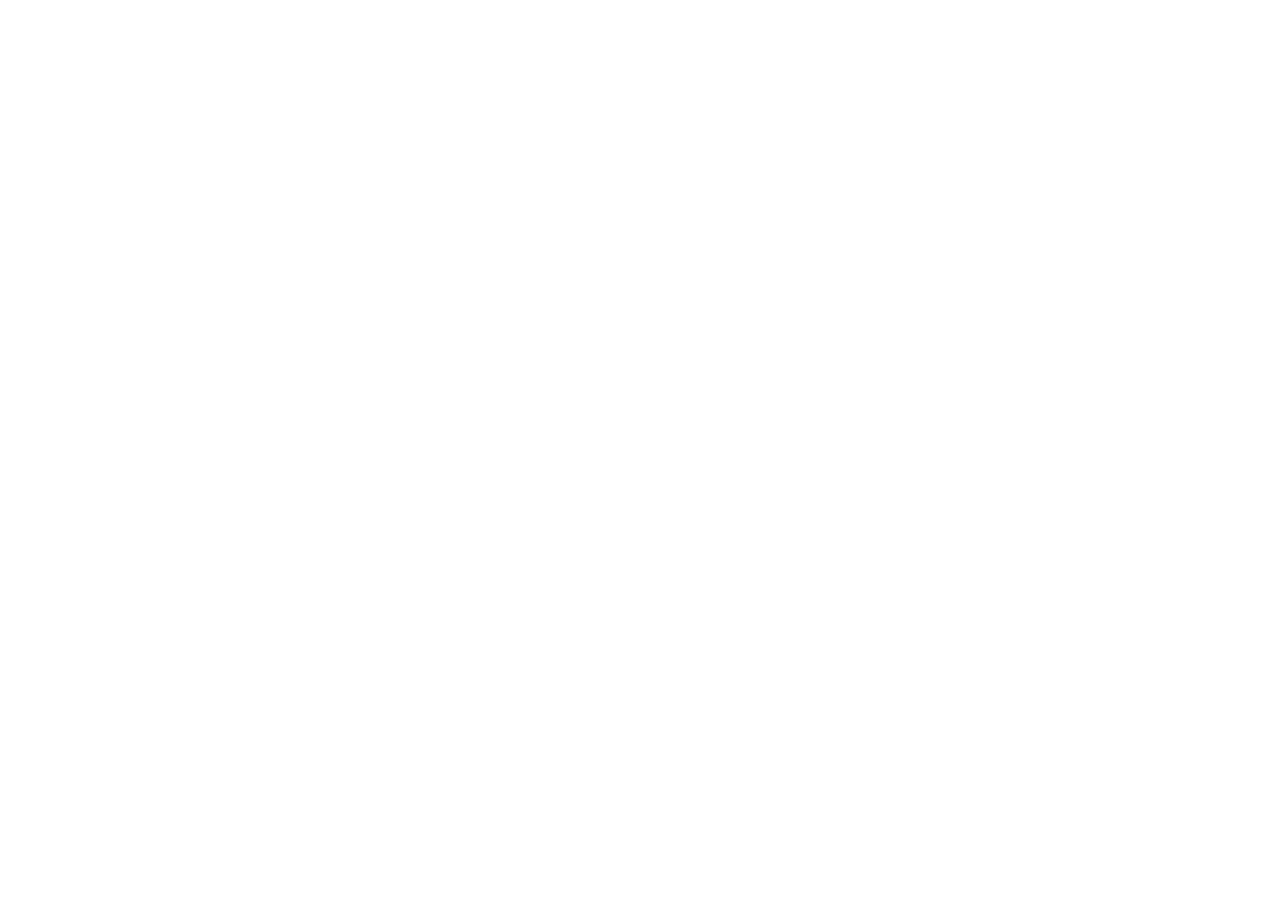
==== index.html @ 722694c9 "added HTML skeleton" ====
<!DOCTYPE html>
<html lang="en">
<head>
    <meta charset="UTF-8">
    <meta http-equiv="X-UA-Compatible" content="IE=edge">
    <meta name="viewport" content="width=device-width, initial-scale=1.0">
    <title>Document</title>
</head>
<body>
    
</body>
</html>
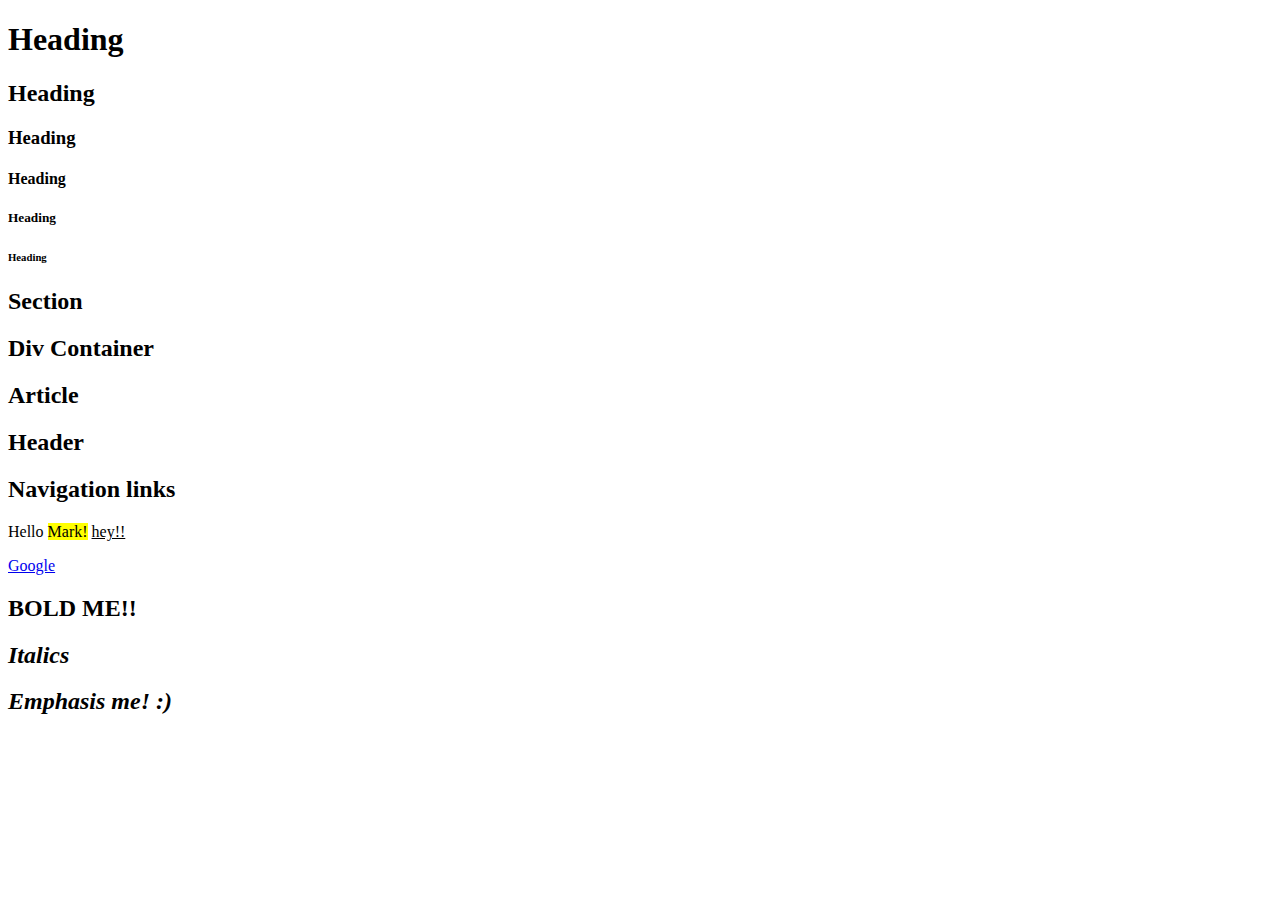
==== commit dcfd391b: "Added new tags learnt" ====
--- a/index.html
+++ b/index.html
@@ -7,6 +7,35 @@
     <title>Document</title>
 </head>
 <body>
+    <h1>Heading</h1>
+    <h2>Heading</h2>
+    <h3>Heading</h3>
+    <h4>Heading</h4>
+    <h5>Heading</h5>
+    <h6>Heading</h6>
     
+    <section>
+        <h2>Section</h2>
+    </section>
+
+    <div><h2>Div Container</h2></div>
+
+    <article><h2>Article</h2></article>
+
+    <header><h2>Header</h2></header>
+
+    <!-- Nav links are usually inside the header -->
+    <nav><h2>Navigation links</h2></nav>
+
+    <p>Hello <mark>Mark!</mark> <ins>hey!!</ins></p>
+
+    <a href="https://www.google.com/" target="_blank">Google</a>
+
+    <h2><b>BOLD ME!!</b></h2>
+
+    <h2><I>Italics</I></h2>
+
+    <h2><em>Emphasis me! :)</em></h2>
+
 </body>
 </html>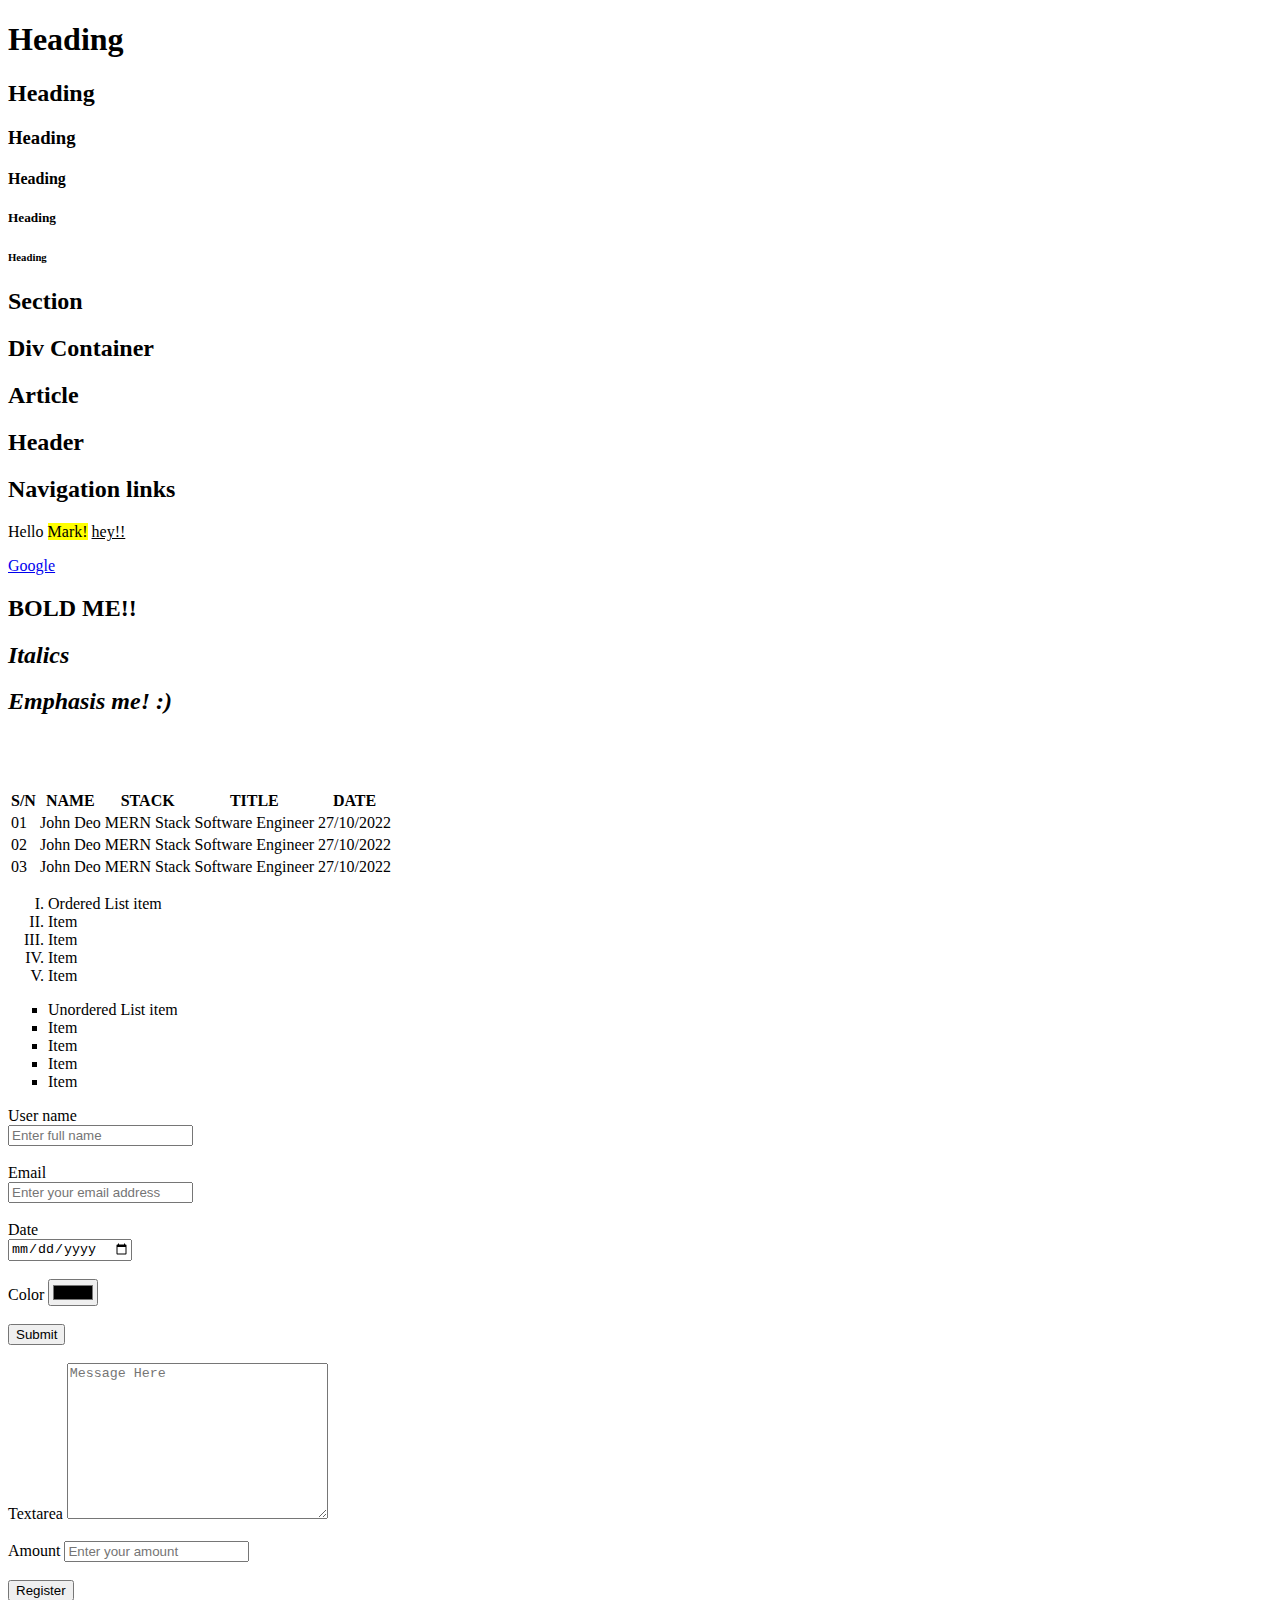
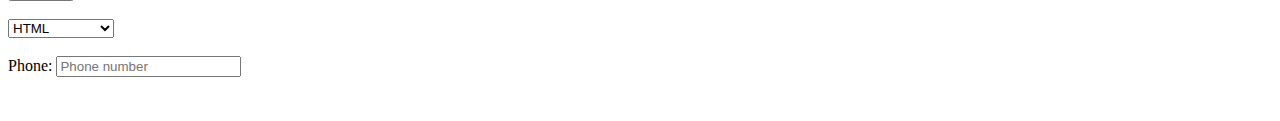
==== commit 94b99ac8: "added some html form controls and new tags" ====
--- a/index.html
+++ b/index.html
@@ -37,5 +37,112 @@
 
     <h2><em>Emphasis me! :)</em></h2>
 
+    <!-- <img width="500px" height="300px" style="border: solid 10px red;" src="https://leadership.ng/wp-content/uploads/2022/07/Metaverse-1140x570.png" alt="Metaverse picture"> -->
+
+    <br>
+    <br>
+    <br>
+
+    <!-- TABLE ELEMENT -->
+    <table>
+        <thead>
+            <tr>
+                <th>S/N</th>
+                <th>NAME</th>
+                <th>STACK</th>
+                <th>TITLE</th>
+                <th>DATE</th>
+            </tr>
+        </thead>
+        <tbody>
+            <tr>
+                <td>01</td>
+                <td>John Deo</td>
+                <td>MERN Stack</td>
+                <td>Software Engineer</td>
+                <td>27/10/2022</td>
+            </tr>
+            <tr>
+                <td>02</td>
+                <td>John Deo</td>
+                <td>MERN Stack</td>
+                <td>Software Engineer</td>
+                <td>27/10/2022</td>
+            </tr>
+            <tr>
+                <td>03</td>
+                <td>John Deo</td>
+                <td>MERN Stack</td>
+                <td>Software Engineer</td>
+                <td>27/10/2022</td>
+            </tr>
+        </tbody>
+    </table>
+
+    <!-- Ordred List -->
+    <ol type="I">
+        <li>Ordered List item</li>
+        <li>Item</li>
+        <li>Item</li>
+        <li>Item</li>
+        <li>Item</li>
+    </ol>
+
+    <!-- Unordered List -->
+    <ul style="list-style-type: square" >
+        <li>Unordered List item</li>
+        <li>Item</li>
+        <li>Item</li>
+        <li>Item</li>
+        <li>Item</li>
+    </ul>
+
+    <form>
+        <label for="username">User name</label><br>
+        <input type="text" placeholder="Enter full name" id="username">
+        <br>
+        <br>
+        <label for="email">Email</label><br>
+        <input type="email" name="email" placeholder="Enter your email address" id="email">
+        <br>
+        <br>
+        <label for="date">Date</label><br>
+        <input type="date" id="date">
+        <br>
+        <br>
+        <label for="color">Color</label>
+        <input type="color">
+        <br>
+        <br>
+        <input type="submit" value="Submit">
+        <br>
+        <br>
+        <label for="text">Textarea</label>
+        <textarea id="text" cols="30" rows="10" placeholder="Message Here"></textarea>
+        <br>
+        <br>
+        <label for="amount">Amount</label>
+        <input type="number" placeholder="Enter your amount" id="amount">
+        <br>
+        <br>
+        <button type="submit">Register</button>
+        <br>
+        <br>
+        <select name="" id="">
+            <option>HTML</option>
+            <option>CSS</option>
+            <option>JAVASCRIPT</option>
+            <option>TYPESCRIPT</option>
+            <option>REACT</option>
+        </select>
+        <br>
+        <br>
+        <label for="phone_num">Phone: </label>
+        <input type="tel" placeholder="Phone number" id="phone_num">
+        <br>
+        <br>
+        <br>
+    </form>
+
 </body>
 </html>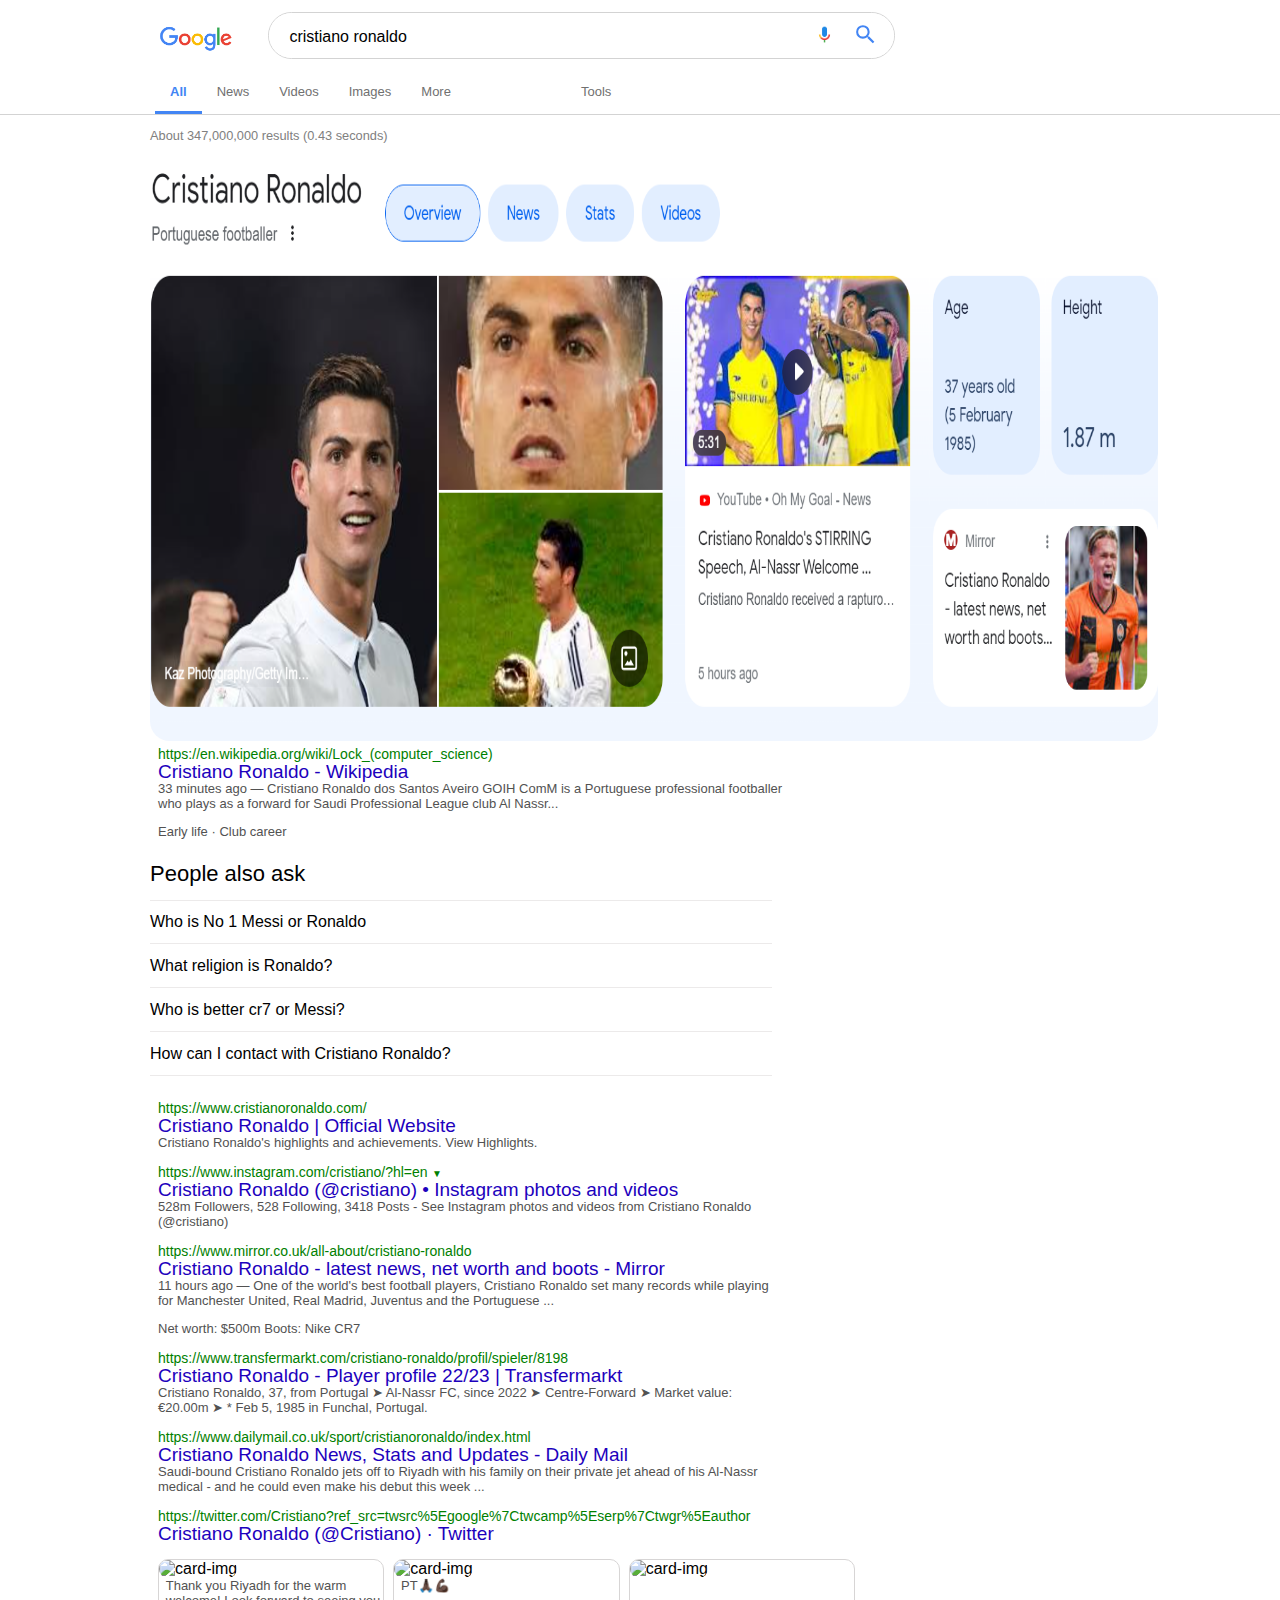
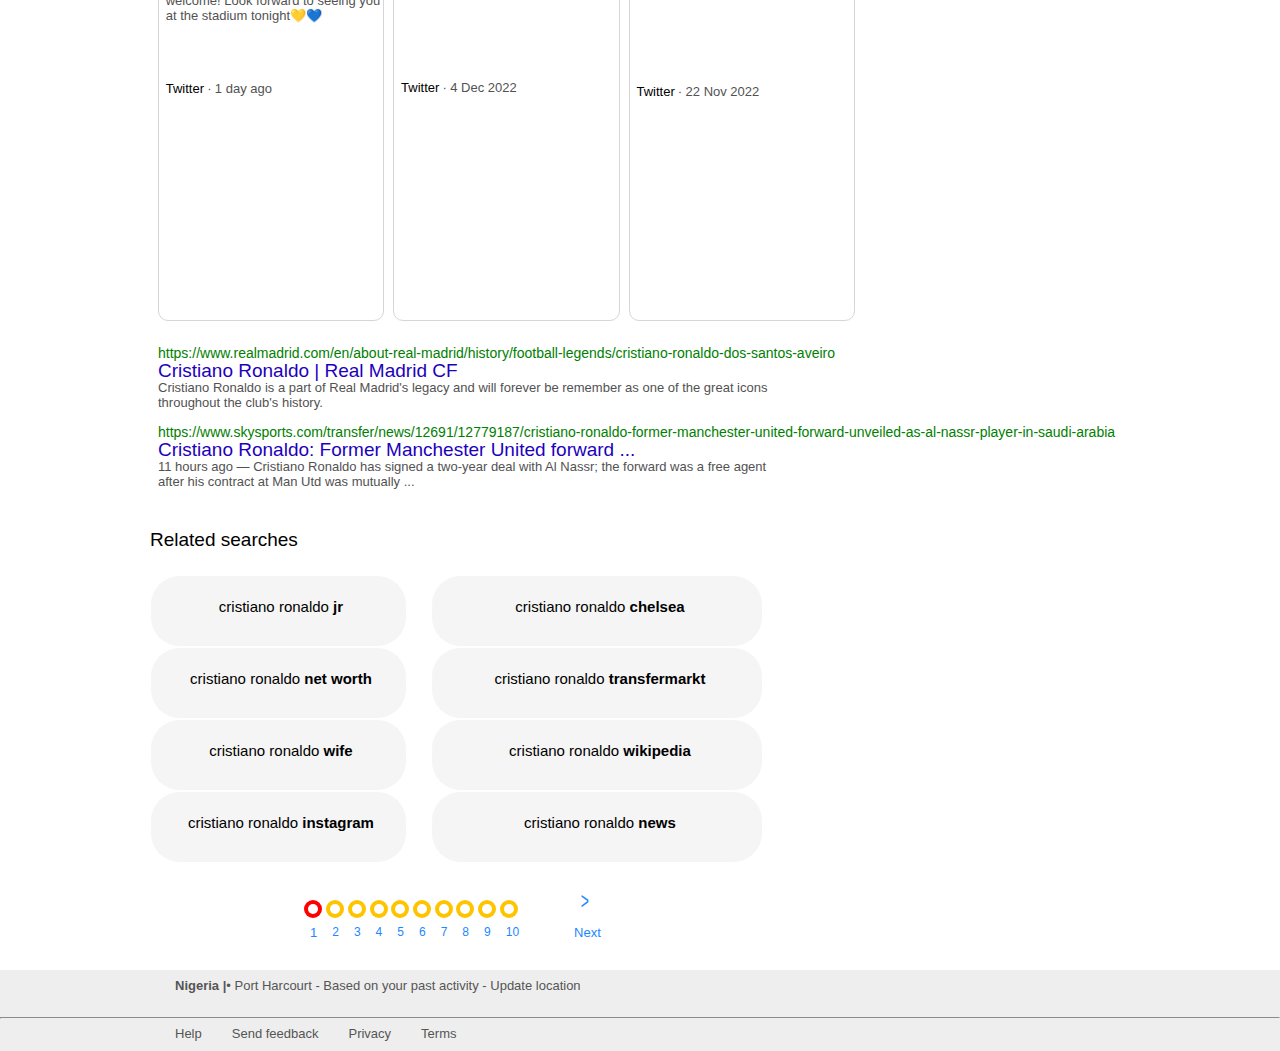
==== commit 63b871b5: "uploaded files for the google search results page clone" ====
--- a/index.html
+++ b/index.html
@@ -1,148 +1,194 @@
+
 <!DOCTYPE html>
 <html lang="en">
 <head>
-    <meta charset="UTF-8">
-    <meta http-equiv="X-UA-Compatible" content="IE=edge">
-    <meta name="viewport" content="width=device-width, initial-scale=1.0">
-    <title>Document</title>
+  <meta charset="UTF-8">
+  <meta http-equiv="X-UA-Compatible" content="IE=edge">
+  <meta name="viewport" content="width=device-width, initial-scale=1.0">
+  <link rel="apple-touch-icon" href="/google_icon-removebg-preview.png" sizes="180x180" type="image/png">
+  <link rel="icon" href="/google_icon-removebg-preview.png" sizes="50x50" type="image/png">
+  <!-- <link rel="stylesheet" href="https://cdnjs.cloudflare.com/ajax/libs/font-awesome/4.7.0/css/font-awesome.min.css"/> -->
+  <script src="https://kit.fontawesome.com/f4ae4a2ec4.js" crossorigin="anonymous"></script>
+  <link rel="stylesheet" href="style.css">
+  <title>cristiano ronaldo - Google Search</title>
 </head>
+
 <body>
-    <h1>Heading</h1>
-    <h2>Heading</h2>
-    <h3>Heading</h3>
-    <h4>Heading</h4>
-    <h5>Heading</h5>
-    <h6>Heading</h6>
-    
-    <section>
-        <h2>Section</h2>
-    </section>
+  <div id="header">
+    <div id="topbar">
+        <img id="searchbarimage" src="google-logo-removebg-preview.png" />
+        <div id="searchbar" type="text">
+            <input id="searchbartext" type="text" value="cristiano ronaldo" />
+            <button id="searchbarmic">
+                <img src="google_mic.png" />
+            </button>
+            <button id="searchbarbutton">
+                <svg focusable="false" xmlns="http://www.w3.org/2000/svg" viewBox="0 0 24 24">
+                    <path
+                        d="M15.5 14h-.79l-.28-.27A6.471 6.471 0 0 0 16 9.5 6.5 6.5 0 1 0 9.5 16c1.61 0 3.09-.59 4.23-1.57l.27.28v.79l5 4.99L20.49 19l-4.99-5zm-6 0C7.01 14 5 11.99 5 9.5S7.01 5 9.5 5 14 7.01 14 9.5 11.99 14 9.5 14z">
+                    </path>
+                </svg>
+            </button>
+        </div>
 
-    <div><h2>Div Container</h2></div>
+        <div id="boxesicon"></div>
+        <div class="bellicon"><i class="fa-solid fa-gear"> </i></div>
+        <div class="bellicon"><i class="fa-solid fa-grid"></i></div>
+        <img id="profileimage" src="profile.jpg"/>
+    </div>
+    <div id="optionsbar">
+        <ul id="optionsmenu1">
+            <li id="optionsmenuactive"><i class="fa-solid fa-magnifying-glass"></i> All</li>
+            <li><i class="fa-regular fa-newspaper"></i> News</li>
+            <li><i class="fa-brands fa-youtube"></i> Videos</li>
+            <li><i class="fa-regular fa-image"></i> Images</li>
+            <!-- <li>Maps</li> -->
+            <li><i class="fa-solid fa-ellipsis-vertical"></i> More</li>
+        </ul>
 
-    <article><h2>Article</h2></article>
+        <ul id="optionsmenu2">
+            <!-- <li>Settings</li> -->
+            <li>Tools</li>
+        </ul>
+    </div>
+</div>
+<div id="searchresultsarea">
+    <p id="searchresultsnumber">About 347,000,000 results (0.43 seconds) </p>
 
-    <header><h2>Header</h2></header>
+    <img style="width: 63em; height: 65vh; border-radius: 20px;" src="pix.png" alt="cristiano's pictures">
 
-    <!-- Nav links are usually inside the header -->
-    <nav><h2>Navigation links</h2></nav>
 
-    <p>Hello <mark>Mark!</mark> <ins>hey!!</ins></p>
+    <div class="searchresult">
+        <a>https://en.wikipedia.org/wiki/Lock_(computer_science)</a> <i class="fa-solid fa-ellipsis-vertical"></i>
+        <h2>Cristiano Ronaldo - Wikipedia</h2>
+        <p>33 minutes ago — Cristiano Ronaldo dos Santos Aveiro GOIH ComM is a Portuguese professional footballer who plays as a forward for Saudi Professional League club Al Nassr...</p>
+        <p> ‎Early life · ‎Club career</p>
+    </div>
 
-    <a href="https://www.google.com/" target="_blank">Google</a>
+    <div class="people-asking">
+      <h3>People also ask</h3>
+      <li>Who is No 1 Messi or Ronaldo <i class="fa-sharp fa-solid fa-angle-down"></i></li>
+      <li>What religion is Ronaldo? <i class="fa-sharp fa-solid fa-angle-down"></i></li>
+      <li>Who is better cr7 or Messi? <i class="fa-sharp fa-solid fa-angle-down"></i></li>
+      <li>How can I contact with Cristiano Ronaldo? <i class="fa-sharp fa-solid fa-angle-down"></i></li>
+      <!-- <li><hr>Feedback</li>   -->
+    </div>
 
-    <h2><b>BOLD ME!!</b></h2>
+    <div class="searchresult">
+        <a>https://www.cristianoronaldo.com/</a> <i class="fa-solid fa-ellipsis-vertical"></i>
+        <h2>Cristiano Ronaldo | Official Website</h2>
+        <p>Cristiano Ronaldo's highlights and achievements. View Highlights.</p>
+    </div>
 
-    <h2><I>Italics</I></h2>
+    <div class="searchresult">
+        <a>https://www.instagram.com/cristiano/?hl=en</a> <i class="fa-solid fa-ellipsis-vertical"></i> <button>▼</button>
+        <h2>Cristiano Ronaldo (@cristiano) • Instagram photos and videos</h2>
+        <p>528m Followers, 528 Following, 3418 Posts - See Instagram photos and videos from Cristiano Ronaldo (@cristiano)</p>
+    </div>
 
-    <h2><em>Emphasis me! :)</em></h2>
+    <div class="searchresult">
+        <a>https://www.mirror.co.uk/all-about/cristiano-ronaldo</a> <i class="fa-solid fa-ellipsis-vertical"></i>
+        <h2>Cristiano Ronaldo - latest news, net worth and boots - Mirror</h2>
+        <p>11 hours ago — One of the world's best football players, Cristiano Ronaldo set many records while playing for Manchester United, Real Madrid, Juventus and the Portuguese ...</p>
+        <p>Net worth: $500m               Boots: Nike CR7</p>
+    </div>
 
-    <!-- <img width="500px" height="300px" style="border: solid 10px red;" src="https://leadership.ng/wp-content/uploads/2022/07/Metaverse-1140x570.png" alt="Metaverse picture"> -->
+    <div class="searchresult">
+      <a>https://www.transfermarkt.com/cristiano-ronaldo/profil/spieler/8198</a> <i class="fa-solid fa-ellipsis-vertical"></i> 
+      <h2>Cristiano Ronaldo - Player profile 22/23 | Transfermarkt</h2>
+      <p>Cristiano Ronaldo, 37, from Portugal ➤ Al-Nassr FC, since 2022 ➤ Centre-Forward ➤ Market value: €20.00m ➤ * Feb 5, 1985 in Funchal, Portugal.</p>
+    </div>
 
-    <br>
-    <br>
-    <br>
 
-    <!-- TABLE ELEMENT -->
-    <table>
-        <thead>
-            <tr>
-                <th>S/N</th>
-                <th>NAME</th>
-                <th>STACK</th>
-                <th>TITLE</th>
-                <th>DATE</th>
-            </tr>
-        </thead>
-        <tbody>
-            <tr>
-                <td>01</td>
-                <td>John Deo</td>
-                <td>MERN Stack</td>
-                <td>Software Engineer</td>
-                <td>27/10/2022</td>
-            </tr>
-            <tr>
-                <td>02</td>
-                <td>John Deo</td>
-                <td>MERN Stack</td>
-                <td>Software Engineer</td>
-                <td>27/10/2022</td>
-            </tr>
-            <tr>
-                <td>03</td>
-                <td>John Deo</td>
-                <td>MERN Stack</td>
-                <td>Software Engineer</td>
-                <td>27/10/2022</td>
-            </tr>
-        </tbody>
-    </table>
+    <div class="searchresult">
+        <a>https://www.dailymail.co.uk/sport/cristianoronaldo/index.html</a> <i class="fa-solid fa-ellipsis-vertical"></i> 
+        <h2>Cristiano Ronaldo News, Stats and Updates - Daily Mail</h2>
+        <p>Saudi-bound Cristiano Ronaldo jets off to Riyadh with his family on their private jet ahead of his Al-Nassr medical - and he could even make his debut this week ...</p>
+    </div>
 
-    <!-- Ordred List -->
-    <ol type="I">
-        <li>Ordered List item</li>
-        <li>Item</li>
-        <li>Item</li>
-        <li>Item</li>
-        <li>Item</li>
-    </ol>
+    <div class="searchresult">
+      <a>https://twitter.com/Cristiano?ref_src=twsrc%5Egoogle%7Ctwcamp%5Eserp%7Ctwgr%5Eauthor</a> <i class="fa-solid fa-ellipsis-vertical"></i> 
+      <h2>Cristiano Ronaldo (@Cristiano) · Twitter</h2>
+      <div class="twitter-card">
+        <div class="card">
+          <img src="https://encrypted-tbn0.gstatic.com/images?q=tbn:ANd9GcTtFlYdIzPHqgrnKehZBYIkLPtBt4iXqwOlJp2BHNZ6ERhqBWPy12LAJwbKffRECpWOTE_Wkw&s=10" alt="card-img">
+          <p>Thank you Riyadh for the warm welcome! Look forward to seeing you at the stadium tonight💛💙</p>
+          <footer><p><span>Twitter</span> ∙ 1 day ago</p></footer>
+        </div>
+        <div class="card">
+          <img src="https://encrypted-tbn0.gstatic.com/images?q=tbn:ANd9GcTTVhYH6DzBvuccyyGOGL2dHfzyIcXJdEpA15AMqhm-Oq_UrXA3-XE0NJqx1P1C_E16dlMipI4&s=10  " alt="card-img">
+          <p>PT🙏🏿💪🏿</p>
+          <footer><p><span>Twitter</span> ∙ 4 Dec 2022</p></footer>
+        </div>
+        <div class="card">
+          <img src="https://encrypted-tbn0.gstatic.com/images?q=tbn:ANd9GcS4G3_TwNedp_q9KQh34_y4fyI-RRfQAaB6KkPAVCL6_9SJPa7wuOS9ycyOEKkHkZbR1lSE0w&s=10" alt="card-img">
+          <footer><p><span>Twitter</span> ∙ 22 Nov 2022</p></footer>
+        </div>
+      </div>
+  </div>
 
-    <!-- Unordered List -->
-    <ul style="list-style-type: square" >
-        <li>Unordered List item</li>
-        <li>Item</li>
-        <li>Item</li>
-        <li>Item</li>
-        <li>Item</li>
+    <div class="searchresult">
+        <a>https://www.realmadrid.com/en/about-real-madrid/history/football-legends/cristiano-ronaldo-dos-santos-aveiro</a> <i class="fa-solid fa-ellipsis-vertical"></i>
+        <h2>Cristiano Ronaldo | Real Madrid CF</h2>
+        <p>Cristiano Ronaldo is a part of Real Madrid's legacy and will forever be remember as one of the great icons throughout the club's history.</p>
+    </div>
+
+    <div class="searchresult">
+        <a>https://www.skysports.com/transfer/news/12691/12779187/cristiano-ronaldo-former-manchester-united-forward-unveiled-as-al-nassr-player-in-saudi-arabia</a> <i class="fa-solid fa-ellipsis-vertical"></i> 
+        <h2>Cristiano Ronaldo: Former Manchester United forward ...</h2>
+        <p>11 hours ago — Cristiano Ronaldo has signed a two-year deal with Al Nassr; the forward was a free agent after his contract at Man Utd was mutually ...</p>
+    </div>
+
+    <div class="relatedsearches">
+        <h3>Related searches           <i class="fa-solid fa-ellipsis-vertical"></i></h3> 
+        <div class="relatedlists">
+            <ul class="relatedleft">
+                <button><li><i class="fa-solid fa-magnifying-glass"></i>   cristiano ronaldo <b>jr</b></li></button>
+                <button><li><i class="fa-solid fa-magnifying-glass"></i>   cristiano ronaldo <b>net worth</b></li></button>
+                <button><li><i class="fa-solid fa-magnifying-glass"></i>   cristiano ronaldo <b>wife</b></li></button>
+                <button><li><i class="fa-solid fa-magnifying-glass"></i>   cristiano ronaldo <b>instagram</b></li></button>
+            </ul>
+            <ul class="relatedright">
+                <button><li><i class="fa-solid fa-magnifying-glass"></i>   cristiano ronaldo <b>chelsea</b></li></button>
+                <button><li><i class="fa-solid fa-magnifying-glass"></i>   cristiano ronaldo <b>transfermarkt</b></li></button>
+                <button><li><i class="fa-solid fa-magnifying-glass"></i>   cristiano ronaldo <b>wikipedia</b></li></button>
+                <button><li><i class="fa-solid fa-magnifying-glass"></i>   cristiano ronaldo <b>news</b></li></button>
+            </ul>
+        </div>
+    </div>
+
+    <div class="pagebar">
+        <ul class="pagelist">
+            <!-- <li class="pagelistprevious">Previous</li> -->
+            <li class="pagelistfirst">1</li>
+            <li class="pagelistnumber">2</li>
+            <li class="pagelistnumber">3</li>
+            <li class="pagelistnumber">4</li>
+            <li class="pagelistnumber">5</li>
+            <li class="pagelistnumber">6</li>
+            <li class="pagelistnumber">7</li>
+            <li class="pagelistnumber">8</li>
+            <li class="pagelistnumber">9</li>
+            <li class="pagelistnumber">10</li>
+            <li class="pagelistnext">Next</li>
+        </ul>
+    </div>
+</div>
+
+<div id="footer">
+    <div id="footerlocation">
+        <p>Nigeria | </p>
+        <p> • Port Harcourt - Based on your past activity - Update location</p>
+    </div>
+
+    <hr style="border-top: 1px solid #8c8b8b;">
+
+    <ul id="footermenu">
+        <li>Help</li>
+        <li>Send feedback</li>
+        <li>Privacy</li>
+        <li>Terms</li>
     </ul>
-
-    <form>
-        <label for="username">User name</label><br>
-        <input type="text" placeholder="Enter full name" id="username">
-        <br>
-        <br>
-        <label for="email">Email</label><br>
-        <input type="email" name="email" placeholder="Enter your email address" id="email">
-        <br>
-        <br>
-        <label for="date">Date</label><br>
-        <input type="date" id="date">
-        <br>
-        <br>
-        <label for="color">Color</label>
-        <input type="color">
-        <br>
-        <br>
-        <input type="submit" value="Submit">
-        <br>
-        <br>
-        <label for="text">Textarea</label>
-        <textarea id="text" cols="30" rows="10" placeholder="Message Here"></textarea>
-        <br>
-        <br>
-        <label for="amount">Amount</label>
-        <input type="number" placeholder="Enter your amount" id="amount">
-        <br>
-        <br>
-        <button type="submit">Register</button>
-        <br>
-        <br>
-        <select name="" id="">
-            <option>HTML</option>
-            <option>CSS</option>
-            <option>JAVASCRIPT</option>
-            <option>TYPESCRIPT</option>
-            <option>REACT</option>
-        </select>
-        <br>
-        <br>
-        <label for="phone_num">Phone: </label>
-        <input type="tel" placeholder="Phone number" id="phone_num">
-        <br>
-        <br>
-        <br>
-    </form>
-
+</div>
 </body>
 </html>--- a/style.css
+++ b/style.css
@@ -0,0 +1,532 @@
+body {
+  min-height: 100%;
+  position: relative;
+}
+
+#topbar {
+  display: flex;
+  height: 64px;
+  width: 100%;
+  align-items: flex-end;
+  position: fixed;
+  background-color: white;
+  margin-left: 9.5%;
+}
+
+#searchbarimage {
+  height: 50px;
+  /* margin-top: 20px; */
+  padding: 0px 28px 0px 30px;
+  cursor: pointer;
+}
+
+html, body {
+  margin: 0;
+  padding: 0;
+  height: auto;
+}
+
+#searchbarmic {
+  height: 45px;
+  width: 35px;
+  margin-left: auto;
+  background-color: white;
+}
+
+#searchbarmic img {
+  height: 25px;
+}
+
+#searchbarbutton {
+  height: 45px;
+  width: 55px;
+  position: relative;
+  margin-right: -2px;
+  background-color: white;
+}
+
+#searchbarbutton svg {
+  height: 25px;
+  width: 35px;
+  position: relative;
+  left: -3px;
+}
+
+#searchbarbutton svg path {
+  fill: #4285F4
+}
+
+#searchbar {
+  width: 625px;
+  height: 45px;
+  border-radius: 100px;
+  border-color: lightgray;
+  border-style: solid;
+  border-width: 1px;
+  font-size: 16px;
+  position: relative;
+  bottom: 5px;
+  overflow: hidden;
+  display: flex;
+  z-index: 100;
+}
+
+#searchbar:hover {
+  box-shadow: 0px 2px 5px rgba(0,0,0,0.1);
+}
+
+#searchbar > input {
+  height: 45px;
+  border-style: none;
+  font-size: 16px;
+  line-height: 45px;
+  padding-left: 20px;
+  flex: 1;
+}
+
+#searchbar > input:focus {
+  outline: none;
+}
+
+#searchbar button {
+  border: none;
+  cursor: pointer;
+}
+
+#searchbar button:focus {
+  outline: none;
+}
+
+#boxesicon {
+  width: 25px;
+  height: 25px;
+  background-image: url('images/boxes.png');
+  opacity: 0.6;
+  background-size: 26px;
+  position: absolute;
+  right: 130px;
+  bottom: 14px;
+}
+
+#optionsmenuactive::after {
+  content: '';
+  display: block;
+  position: absolute;
+  width: 100%;
+  height: 3px;
+  background-color: #4285F4;
+  left: 5px;
+  bottom: 0px;
+}
+
+#optionsmenu2 {
+  list-style: none;
+  display: flex;
+  flex-direction: row;
+  padding: 0px;
+  margin: 0px;
+  margin-left: 100px;
+}
+
+#optionsmenu2 li {
+  padding: 0px 10px 15px 20px;
+}
+
+#searchresultsarea {
+  margin-left: 150px;
+  font-family: 'Arial';
+}
+
+#searchresultsnumber {
+  font-size: 0.8rem;
+  color: gray;
+}
+
+.searchresult {
+  margin-left: 8px;
+}
+
+.searchresult h2 {
+  font-size: 19px;
+  line-height: 18px;
+  font-weight: normal;
+  color: rgb(29, 1, 189);
+  margin-bottom: 0px;
+  margin-top: 25px;
+}
+
+.searchresult a {
+  font-size: 14px;
+  line-height: 14px;
+  color: green;
+  margin-bottom: 0px;
+}
+
+.searchresult button {
+  font-size: 10px;
+  line-height: 14px;
+  color: green;
+  margin-bottom: 0px;
+  padding: 0px;
+  border-width: 0px;
+  background-color: white;
+}
+
+.bellicon {
+  width: 20px;
+  height: 20px;
+  /* background-color: rgb(105, 105, 105); */
+  /* background-image: url('images/bell.png'); */
+  /* background-size: 12px;
+  background-position: 50% 50%;
+  background-repeat: no-repeat; */
+  border-radius: 30px;
+  position: absolute;
+  right: 90px;
+  bottom: 18px;
+}
+
+#profileimage {
+  border-radius: 50px;
+  width: 32px;
+  height: 32px;
+  position: absolute;
+  right: 40px;
+  bottom: 12px;
+}
+
+#optionsbar {
+  width: 100%;
+  height: 50px;
+  border-width: 0px;
+  border-bottom: 1px;
+  border-color: lightgray;
+  border-style: solid;
+  display: flex;
+  align-items: flex-end;
+  font-family: 'Arial';
+  font-size: 13px;
+  color: rgb(112, 112, 112);
+  padding-top: 64px;
+}
+
+#optionsmenu1 {
+  list-style: none;
+  display: flex;
+  flex-direction: row;
+  padding: 0px;
+  margin: 0px;
+  margin-left: 150px;
+}
+
+#optionsmenu1 li {
+  padding: 0px 10px 15px 20px;
+}
+
+#optionsmenuactive {
+  color: #4285F4;
+  font-weight: bold;
+  position: relative;
+  z-index: -1;
+}
+
+.searchresult p {
+  width: 625px;
+  font-size: 13px;
+  margin-top: 0px;
+  color: rgb(82, 82, 82);
+}
+
+.relatedsearches h3 {
+  font-weight: normal;
+  font-size: 19px;
+  margin-top: 40px;
+  margin-bottom: 10px;
+}
+
+.relatedlists ul {
+  list-style: none;
+  color: rgb(29, 1, 189);
+  padding-left: 0px;
+  font-size: 14px;
+  margin-bottom: 50px;
+}
+
+.relatedlists {
+  display: flex;
+  flex-direction: row;
+  justify-content: space-between;
+  width: 300px;
+  gap: 65%;
+}
+
+.relatedlists ul li {
+  margin-bottom: 8px;
+  font-size: 15px;
+}
+
+.pagelist {
+  list-style: none;
+  color: rgb(29, 135, 255);
+  display: flex;
+  flex-direction: row;
+  font-size: 12px;
+  margin-bottom: 30px;
+  margin-left: 100px;
+}
+
+.pagelistprevious::before {
+  content: '<';
+  display: block;
+  position: absolute;
+  right: 12px;
+  top: -35px;
+  color: rgb(29, 135, 255);
+  font-size: 20px;
+  transform: scale(0.7, 1.2);
+}
+
+.pagelistprevious::after {
+  content: '';
+  display: block;
+  position: absolute;
+  right: -40px;
+  top: -35px;
+  width: 40px;
+  height: 40px;
+  background-image: url('images/g.png');
+  background-repeat: no-repeat;
+  background-size: 28px;
+}
+
+.pagelistfirst {
+  margin-left: 20px;
+  font-size: 13px;
+}
+
+.pagelistnumber::before, .pagelistfirst::before {
+  content: '';
+  display: block;
+  position: absolute;
+  left: -2px;
+  top: -21px;
+  border-radius: 50px;
+  width: 10px;
+  height: 10px;
+  background-color: white;
+  z-index: 3;
+}
+
+.pagelistnumber::after {
+  content: '';
+  display: block;
+  position: absolute;
+  left: -6px;
+  top: -25px;
+  border-radius: 50px;
+  width: 18px;
+  height: 18px;
+  background-color: rgb(255, 196, 0);
+  z-index: 2;
+}
+
+.pagelistfirst::after {
+  content: '';
+  display: block;
+  position: absolute;
+  left: -6px;
+  top: -25px;
+  border-radius: 50px;
+  width: 18px;
+  height: 18px;
+  background-color: red;
+  z-index: 2;
+}
+
+.pagelist li {
+  margin-right: 15px;
+  position: relative;
+}
+
+.pagelistnext {
+  margin-left: 40px;
+  font-size: 13px;
+}
+
+.pagelistnext::before {
+  content: '>';
+  display: block;
+  position: absolute;
+  left: 5px;
+  top: -35px;
+  color: rgb(29, 135, 255);
+  font-size: 20px;
+  transform: scale(0.7, 1.2);
+}
+
+.pagelistnext::after {
+  content: '';
+  display: block;
+  position: absolute;
+  left: -55px;
+  top: -37px;
+  width: 50px;
+  height: 50px;
+  background-image: url('images/gle.png');
+  background-repeat: no-repeat;
+  background-size: 48px;
+}
+
+
+#footer {
+  background-color: rgb(238, 238, 238);
+  position: relative;
+  left: 0px;
+  bottom: 0px;
+  width: 100%;
+  font-size: 13px;
+  font-family: 'arial';
+  color: rgb(85, 85, 85);
+}
+
+#footermenu {
+  list-style: none;
+  display: flex;
+  flex-direction: row;
+  margin-top: 0px;
+  margin-left: 135px;
+  margin-bottom: 0px;
+  padding-bottom: 10px;
+}
+
+#footermenu li {
+  padding-right: 30px;
+}
+
+#footerlocation {
+  display: flex;
+  direction: row;
+  margin-left: 175px;
+  position: relative;
+  top: -5px;
+}
+
+#footerlocation p:nth-of-type(1) {
+  font-weight: bold;
+}
+
+.fa-ellipsis-vertical {
+  color: grey;
+}
+
+.searchresult > h2 {
+  margin-top: 0;
+  padding-top: 0;
+}
+
+.relatedsearches > .relatedlists > ul > button {
+  background-color: whitesmoke;
+  border: 1px solid white;
+  border-radius: 30px;
+  width: 300%;
+  height: 8vh;
+}
+
+.relatedsearches > .relatedlists > ul > button > li > i {
+  color: grey;
+  padding-right: 2%;
+}
+
+.people-asking {
+  width: 55%;
+  margin-bottom: 2%;
+  margin-top: 2%;
+}
+
+.people-asking > h3 {
+  margin-bottom: 2%;
+  font-weight: 400;
+  font-size: 22px;
+}
+
+.people-asking > li {
+  list-style-type: none;
+  border-top: 1px solid rgb(236, 234, 234);
+  padding-top: 2%;
+  padding-bottom: 2%;
+  display: flex;
+  justify-items: space-between;
+  gap: 40%;
+}
+
+.people-asking > li > i {
+  color: grey;
+}
+
+.people-asking > li:nth-of-type(1) {
+  display: flex;
+  justify-items: space-between;
+  gap: 54%;
+}
+
+.people-asking > li:nth-of-type(2) {
+  display: flex;
+  justify-items: space-between;
+  gap: 59.5%;
+}
+
+.people-asking > li:nth-of-type(3) {
+  display: flex;
+  justify-items: space-between;
+  gap: 57.5%;
+}
+
+.people-asking > li:nth-of-type(4) {
+  border-bottom: 1px solid rgb(236, 234, 234);
+  display: flex;
+  justify-items: space-between;
+  gap: 40.4%;
+}
+
+.searchresult > .twitter-card {
+  margin-top: 1.5%;
+  margin-bottom: 2%;
+  display: flex;
+  /* justify-content: space-between; */
+  gap: 0.8%;
+}
+
+.searchresult > .twitter-card > .card {
+  width: 20%;
+  height: 40vh;
+  border: 1px solid rgb(215, 213, 213);
+  border-radius: 10px;
+}
+
+.searchresult > .twitter-card > .card > img{
+  width: 100%;
+  height: 20vh;
+  border-radius: 10px;
+}
+
+.searchresult > .twitter-card > .card > p{
+  width: 100%;
+  padding-left: 3%;
+}
+
+.searchresult > .twitter-card > .card > footer {
+  padding-top: 20%;
+  padding-left: 3%;
+}
+
+.searchresult > .twitter-card > .card > footer > p > span {
+  color: black;
+}
+
+.searchresult > .twitter-card > .card:nth-of-type(2) > footer {
+  padding-top: 33%;
+}
+
+.searchresult > .twitter-card > .card:nth-of-type(3) > footer {
+  padding-top: 47%;
+}